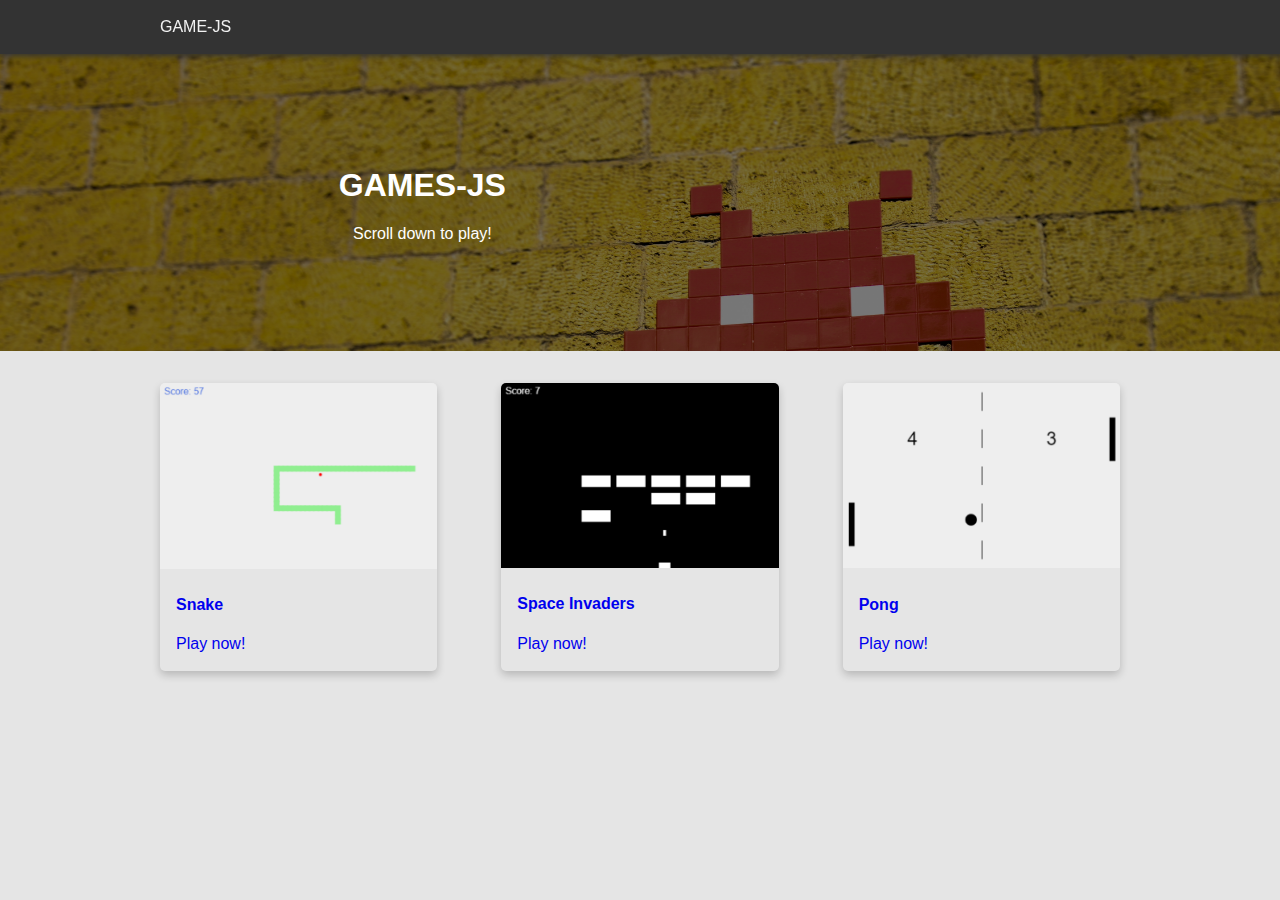
==== index.html @ e27d3d43 "github pages" ====
<!DOCTYPE html>
<html>

<head>
    <meta charset="utf-8" />
    <meta name="viewport" content="width=device-width, initial-scale=1">

    <!-- favicon -->
    <link rel="apple-touch-icon" sizes="180x180" href="./static/apple-touch-icon.png">
    <link rel="icon" type="image/png" sizes="32x32" href="./static/favicon-32x32.png">
    <link rel="icon" type="image/png" sizes="16x16" href="./static/favicon-16x16.png">
    <link rel="manifest" href="./static/site.webmanifest">
    <link rel="mask-icon" href="./static/safari-pinned-tab.svg" color="#5bbad5">
    <link rel="shortcut icon" href="./static/favicon.ico">
    <meta name="msapplication-TileColor" content="#da532c">
    <meta name="msapplication-config" content="./static/browserconfig.xml">
    <meta name="theme-color" content="#ffffff">

    <link href="./static/main.css" rel="stylesheet" type="text/css">

    <title>games-js</title>

</head>

<body>

    <div class="topnav">
        <div class="content">
            <a href="./">GAME-JS</a>
        </div>
    </div>

    <div class="parallax">
        <div class="hero-text">
            <h1>GAMES-JS</h1>
            <p>Scroll down to play!</p>
        </div>
    </div>

    <div class="content">
        <section class="hero">

            <div class="card">
                <a href="./snake" style="text-decoration:none;">
                    <img src="./static/snake.png" class="card-img">
                    <div class="container">
                        <h4><b>Snake</b></h4>
                        <p>Play now!</p>
                    </div>
                </a>
            </div>

            <div class="card">
                <a href="./spaceInvaders" style="text-decoration:none;">
                    <img src="./static/spaceInvaders.png" class="card-img">
                    <div class="container">
                        <h4><b>Space Invaders</b></h4>
                        <p>Play now!</p>
                    </div>
                </a>
            </div>

            <div class="card">
                <a href="./pong" style="text-decoration:none;">
                    <img src="./static/pong.png" class="card-img">
                    <div class="container">
                        <h4><b>Pong</b></h4>
                        <p>Play now!</p>
                    </div>
                </a>
            </div>

        </section>


        <br>
        <br>
    </div>




</body>

</html>
---- static/main.css ----
body {
    margin: 54px 0;
    height: 100%;
    background: #e5e5e5;
    font-family: Sans-Serif;
}

.content {
    margin: 0 10% 0 10%;
}

canvas {
    background: #eee;
    display: block;
    margin: 0 auto;
    height: 50vh;
    width: auto;
    position: absolute;
    top: 50%;
    left: 50%;
    transform: translate(-50%, -50%);          
}


/* Add a black background color to the top navigation */
.topnav {
    position: fixed;
    z-index: 1;
    top: 0;
    width: 100%;
    padding: 10px 16px;
    background-color: #333;
    overflow: hidden;
    -webkit-box-shadow: -8px 8px 6px -6px #333;
    -moz-box-shadow: -8px 8px 6px -6px #333;
    box-shadow: -8px 8px 6px -6px #333;
  }
  
/* Style the links inside the navigation bar */
.topnav a {
    float: left;
    color: #f2f2f2;
    text-align: center;
    padding: 8px 16px;
    text-decoration: none;
    font-size: 16px;
}



.parallax {
    /* The image used */
    background-image: linear-gradient(rgba(0, 0, 0, 0.5), rgba(0, 0, 0, 0.5)), url("parallax.jpg");
  

    height: 33vh;
  
    /* Create the parallax scrolling effect */
    background-attachment: fixed;
    background-position: center;
    background-repeat: no-repeat;
    background-size: cover;
    position: relative;
}

/* Place text in the middle of the image */
.hero-text {
    text-align: center;
    position: absolute;
    top: 50%;
    left: 33%;
    transform: translate(-50%, -50%);
    color: white;
}


.card {
    /* Add shadows to create the "card" effect */
    box-shadow: 0 4px 8px 0 rgba(0,0,0,0.2);
    transition: 0.3s;
    border-radius: 5px; /* 5px rounded corners */
    margin: 32px;
    text-decoration: none;
}

  /* On mouse-over, add a deeper shadow */
.card:hover {
    box-shadow: 0 8px 16px 0 rgba(0,0,0,0.2);
}
  
  /* Add some padding inside the card container */
.container {
    padding: 2px 16px;
}

  
  /* Add rounded corners to the top left and the top right corner of the image */
.card-img {
    border-radius: 5px 5px 0 0;
    width: 100%;
}

.hero {
 
    /* Grid styles */
    display: grid;
    align-items: center;
    grid-template-columns: repeat(auto-fit, minmax(240px, 1fr));
}
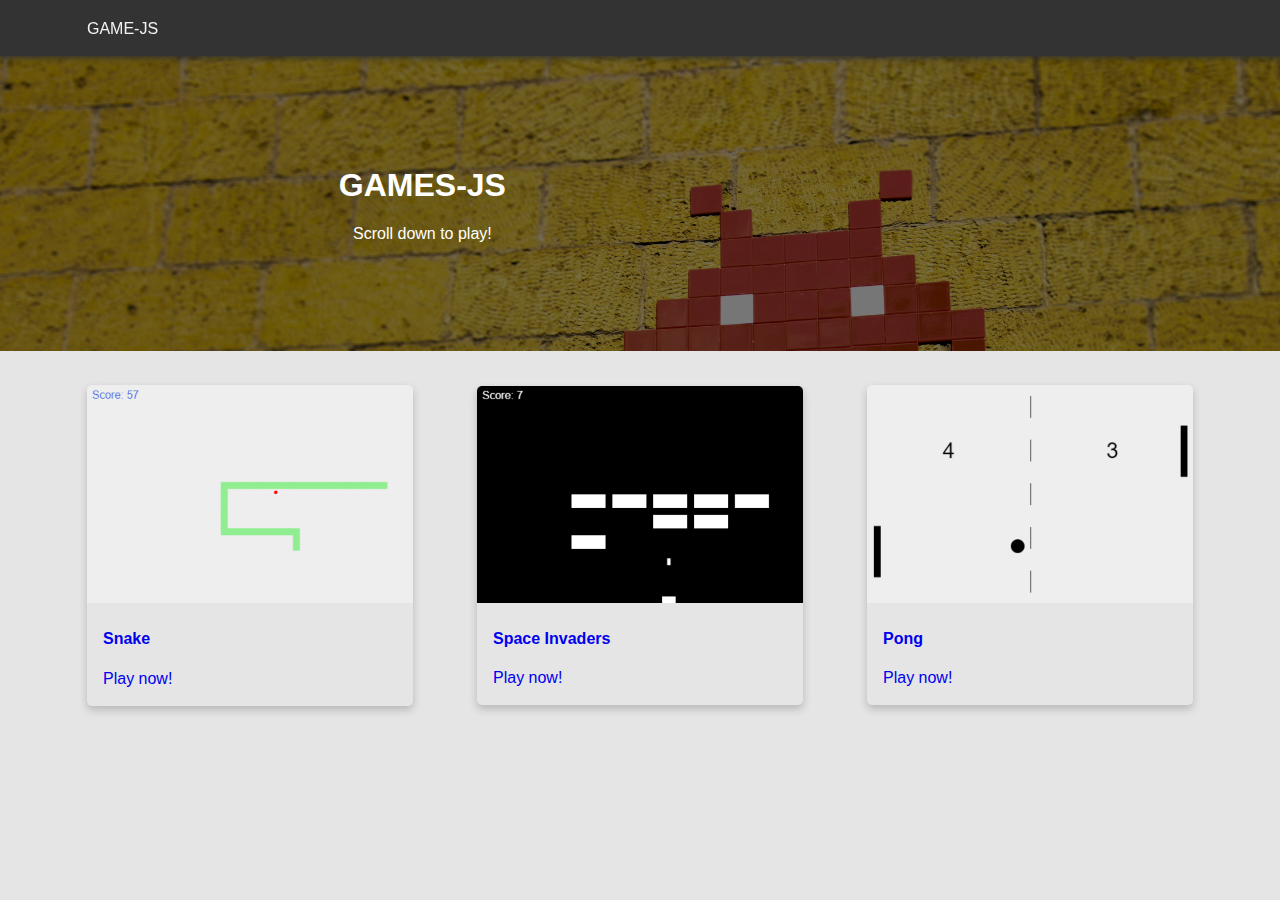
==== commit 25002b25: "Minor Improvements, Bug Fixes" ====
--- a/index.html
+++ b/index.html
@@ -25,7 +25,7 @@
 <body>
 
     <div class="topnav">
-        <div class="content">
+        <div class="container">
             <a href="./">GAME-JS</a>
         </div>
     </div>
@@ -37,7 +37,7 @@
         </div>
     </div>
 
-    <div class="content">
+    <div class="container">
         <section class="hero">
 
             <div class="card">
@@ -72,14 +72,10 @@
 
         </section>
 
-
         <br>
         <br>
     </div>
 
-
-
-
 </body>
 
 </html>--- a/static/main.css
+++ b/static/main.css
@@ -6,20 +6,37 @@
     font-family: Sans-Serif;
 }
 
-.content {
-    margin: 0 10% 0 10%;
+.container {
+    padding-right: 15px;
+    padding-left: 15px;
+    margin-right: auto;
+    margin-left: auto;
+    max-width: 100%;
+}
+@media (min-width: 768px) {
+    .container {
+      width: 750px;
+    }
+}
+@media (min-width: 992px) {
+    .container {
+      width: 970px;
+    }
+}
+@media (min-width: 1200px) {
+    .container {
+      width: 1170px;
+    }
 }
 
 canvas {
     background: #eee;
     display: block;
-    margin: 0 auto;
-    height: 50vh;
-    width: auto;
-    position: absolute;
-    top: 50%;
-    left: 50%;
-    transform: translate(-50%, -50%);          
+    margin: auto;
+    margin-top: 100px;
+    width: 75vh;
+    height: auto;
+    max-width: 100%;
 }
 
 
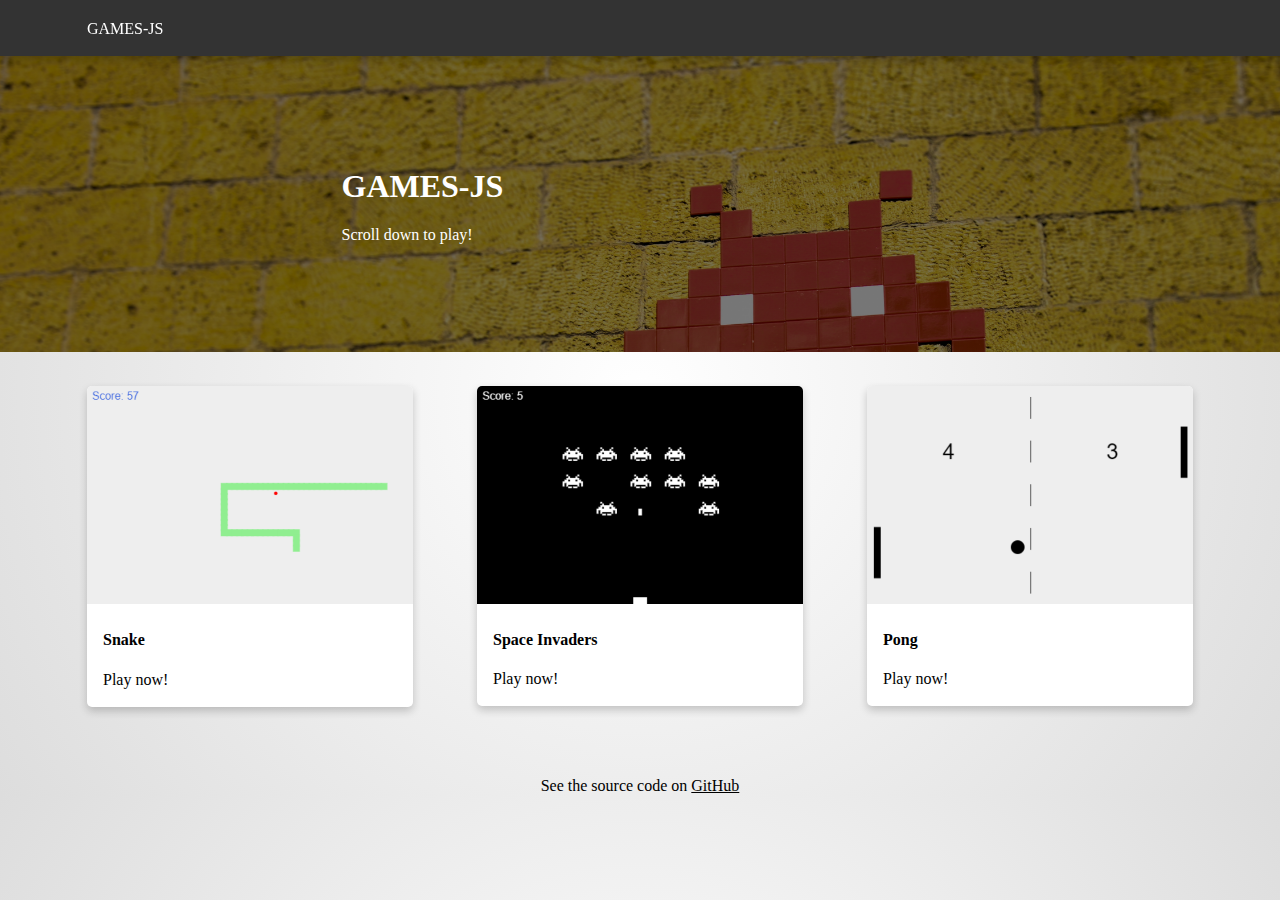
==== commit 692d1a83: "aesthetic changes" ====
--- a/index.html
+++ b/index.html
@@ -26,7 +26,7 @@
 
     <div class="topnav">
         <div class="container">
-            <a href="./">GAME-JS</a>
+            <a href="./">GAMES-JS</a>
         </div>
     </div>
 
@@ -76,6 +76,10 @@
         <br>
     </div>
 
+    <footer>
+        See the source code on <a href="https://github.com/toodom02/games-js" target="_blank">GitHub</a>
+    </footer>
+
 </body>
 
 </html>--- a/static/main.css
+++ b/static/main.css
@@ -1,39 +1,59 @@
+
+a {
+    color: inherit;
+}
 
 body {
-    margin: 54px 0;
+    margin: 55px auto auto auto;
+    background: #e5e5e5;
+    font-family: Consolas;
+    display: flex;
+    flex-direction: column;
     height: 100%;
-    background: #e5e5e5;
-    font-family: Sans-Serif;
+    background: rgb(221,221,221);
+    background: -moz-radial-gradient(circle, rgba(255,255,255,1) 0%, rgba(221,221,221,1) 100%);
+    background: -webkit-radial-gradient(circle, rgba(255,255,255,1) 0%, rgba(221,221,221,1) 100%);
+    background: radial-gradient(circle, rgba(255,255,255,1) 0%, rgba(221,221,221,1) 100%);
+    filter: progid:DXImageTransform.Microsoft.gradient(startColorstr="#ffffff",endColorstr="#dddddd",GradientType=1);
+}
+
+main {
+    margin: 16px 0 0 0;
+    background: white;
+    border-radius: 10px;
+    padding-bottom: 16px !important;
+    box-shadow: 0 4px 8px 0 rgba(0,0,0,0.2);
+    
 }
 
 .container {
-    padding-right: 15px;
-    padding-left: 15px;
+    width: 100%;
+    padding: 2px 16px;
     margin-right: auto;
     margin-left: auto;
-    max-width: 100%;
 }
 @media (min-width: 768px) {
     .container {
-      width: 750px;
+        max-width: 750px;
     }
 }
 @media (min-width: 992px) {
     .container {
-      width: 970px;
+        max-width: 970px;
     }
 }
 @media (min-width: 1200px) {
     .container {
-      width: 1170px;
+        max-width: 1170px;
     }
 }
 
 canvas {
     background: #eee;
+    border: 1px solid Black;
     display: block;
     margin: auto;
-    margin-top: 100px;
+    margin-top: 32px;
     width: 75vh;
     height: auto;
     max-width: 100%;
@@ -47,32 +67,27 @@
     top: 0;
     width: 100%;
     padding: 10px 16px;
-    background-color: #333;
+    color: white;
+    background: #333;
     overflow: hidden;
-    -webkit-box-shadow: -8px 8px 6px -6px #333;
-    -moz-box-shadow: -8px 8px 6px -6px #333;
-    box-shadow: -8px 8px 6px -6px #333;
+    box-shadow: 0 4px 8px 0 rgba(0,0,0,0.2);
   }
   
 /* Style the links inside the navigation bar */
 .topnav a {
     float: left;
-    color: #f2f2f2;
     text-align: center;
     padding: 8px 16px;
     text-decoration: none;
     font-size: 16px;
 }
 
-
-
 .parallax {
     /* The image used */
     background-image: linear-gradient(rgba(0, 0, 0, 0.5), rgba(0, 0, 0, 0.5)), url("parallax.jpg");
-  
 
     height: 33vh;
-  
+    width: 100%;
     /* Create the parallax scrolling effect */
     background-attachment: fixed;
     background-position: center;
@@ -83,7 +98,7 @@
 
 /* Place text in the middle of the image */
 .hero-text {
-    text-align: center;
+    text-align: left;
     position: absolute;
     top: 50%;
     left: 33%;
@@ -95,22 +110,16 @@
 .card {
     /* Add shadows to create the "card" effect */
     box-shadow: 0 4px 8px 0 rgba(0,0,0,0.2);
-    transition: 0.3s;
     border-radius: 5px; /* 5px rounded corners */
     margin: 32px;
     text-decoration: none;
+    background-color: white;
 }
 
   /* On mouse-over, add a deeper shadow */
 .card:hover {
     box-shadow: 0 8px 16px 0 rgba(0,0,0,0.2);
 }
-  
-  /* Add some padding inside the card container */
-.container {
-    padding: 2px 16px;
-}
-
   
   /* Add rounded corners to the top left and the top right corner of the image */
 .card-img {
@@ -119,9 +128,37 @@
 }
 
 .hero {
- 
     /* Grid styles */
     display: grid;
     align-items: center;
     grid-template-columns: repeat(auto-fit, minmax(240px, 1fr));
+}
+
+#control-collapse {
+    margin:0;
+    padding:0;
+    text-decoration: none;
+    font-size: 1.17em;
+    font-weight: bold;
+    cursor: pointer;
+}
+
+#collapsible {
+    margin:0;
+    max-height: 0;
+    overflow: hidden;
+    transition: max-height 0.2s ease-out;
+}
+
+.game-controller {
+    text-align: center;
+}
+.game-buttons {
+    font-family: consolas;
+    padding: 16px 32px;
+    margin: 4px 2px 0px 2px;
+}
+
+footer {
+    text-align: center;
 }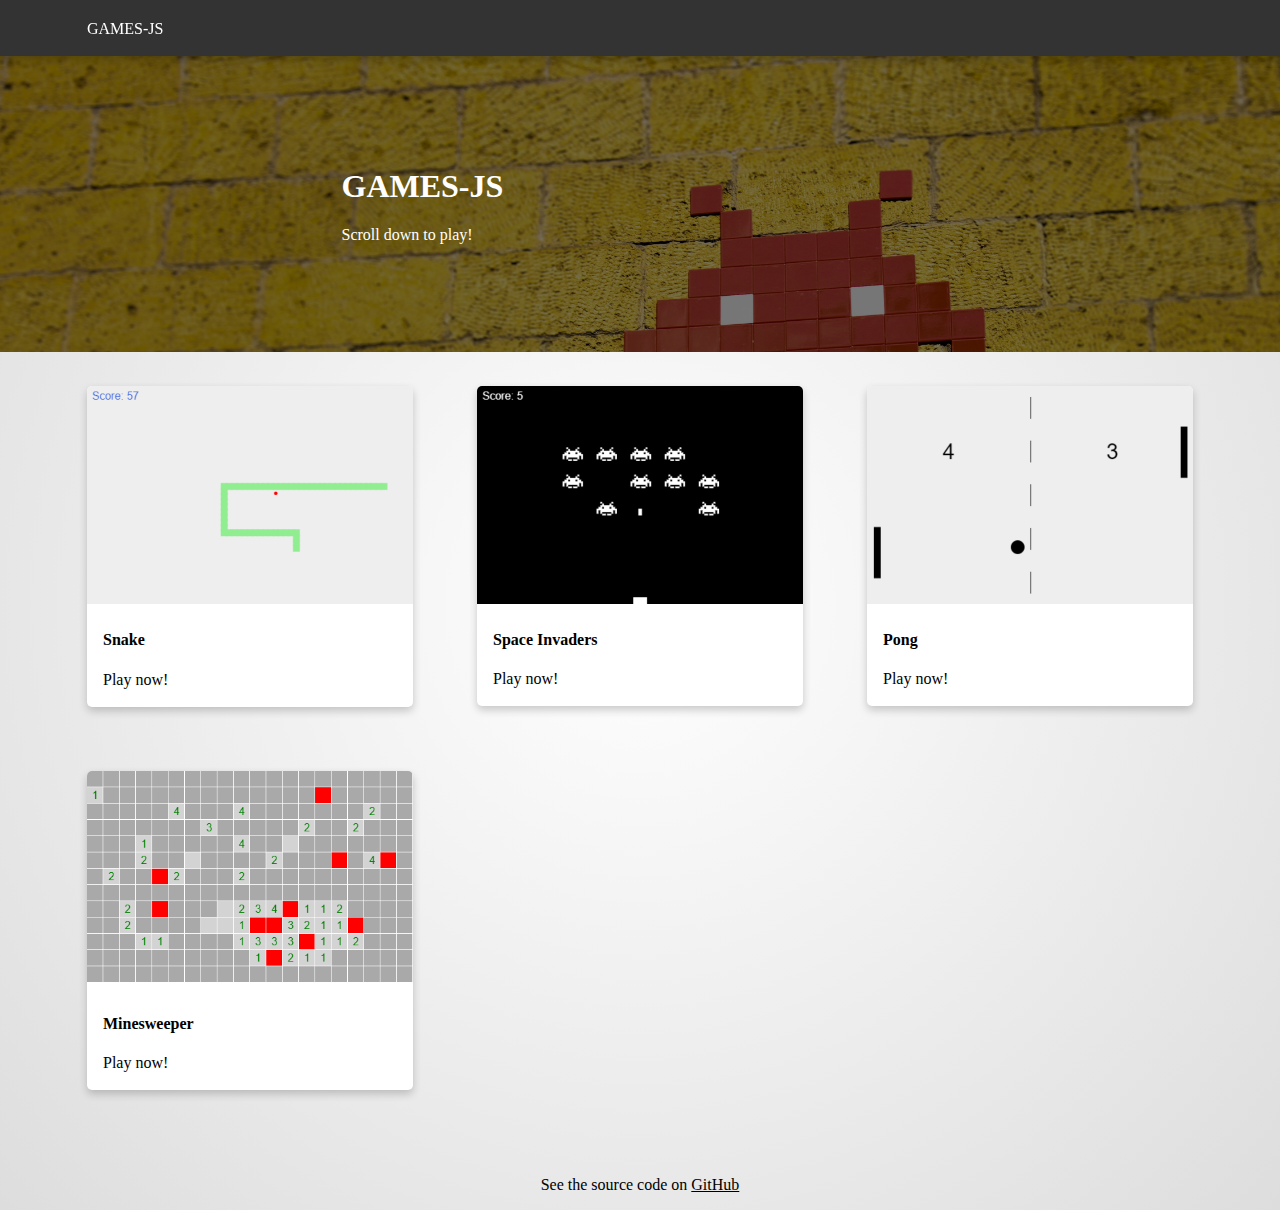
==== commit 7489ebb7: "minesweeper" ====
--- a/index.html
+++ b/index.html
@@ -42,7 +42,7 @@
 
             <div class="card">
                 <a href="./snake" style="text-decoration:none;">
-                    <img src="./static/snake.png" class="card-img">
+                    <img src="./static/thumbnails/snake.png" class="card-img">
                     <div class="container">
                         <h4><b>Snake</b></h4>
                         <p>Play now!</p>
@@ -52,7 +52,7 @@
 
             <div class="card">
                 <a href="./spaceInvaders" style="text-decoration:none;">
-                    <img src="./static/spaceInvaders.png" class="card-img">
+                    <img src="./static/thumbnails/spaceInvaders.png" class="card-img">
                     <div class="container">
                         <h4><b>Space Invaders</b></h4>
                         <p>Play now!</p>
@@ -62,9 +62,19 @@
 
             <div class="card">
                 <a href="./pong" style="text-decoration:none;">
-                    <img src="./static/pong.png" class="card-img">
+                    <img src="./static/thumbnails/pong.png" class="card-img">
                     <div class="container">
                         <h4><b>Pong</b></h4>
+                        <p>Play now!</p>
+                    </div>
+                </a>
+            </div>
+
+            <div class="card">
+                <a href="./minesweeper" style="text-decoration:none;">
+                    <img src="./static/thumbnails/minesweeper.png" class="card-img">
+                    <div class="container">
+                        <h4><b>Minesweeper</b></h4>
                         <p>Play now!</p>
                     </div>
                 </a>
--- a/static/main.css
+++ b/static/main.css
@@ -4,7 +4,7 @@
 }
 
 body {
-    margin: 55px auto auto auto;
+    margin: 55px 0 0 0;
     background: #e5e5e5;
     font-family: Consolas;
     display: flex;
@@ -18,16 +18,15 @@
 }
 
 main {
-    margin: 16px 0 0 0;
+    margin-top: 16px;
     background: white;
     border-radius: 10px;
     padding-bottom: 16px !important;
     box-shadow: 0 4px 8px 0 rgba(0,0,0,0.2);
-    
+    min-width: 50%;
 }
 
 .container {
-    width: 100%;
     padding: 2px 16px;
     margin-right: auto;
     margin-left: auto;
@@ -131,7 +130,7 @@
     /* Grid styles */
     display: grid;
     align-items: center;
-    grid-template-columns: repeat(auto-fit, minmax(240px, 1fr));
+    grid-template-columns: repeat(auto-fit, minmax(300px, 1fr));
 }
 
 #control-collapse {
@@ -161,4 +160,5 @@
 
 footer {
     text-align: center;
+    padding:16px;
 }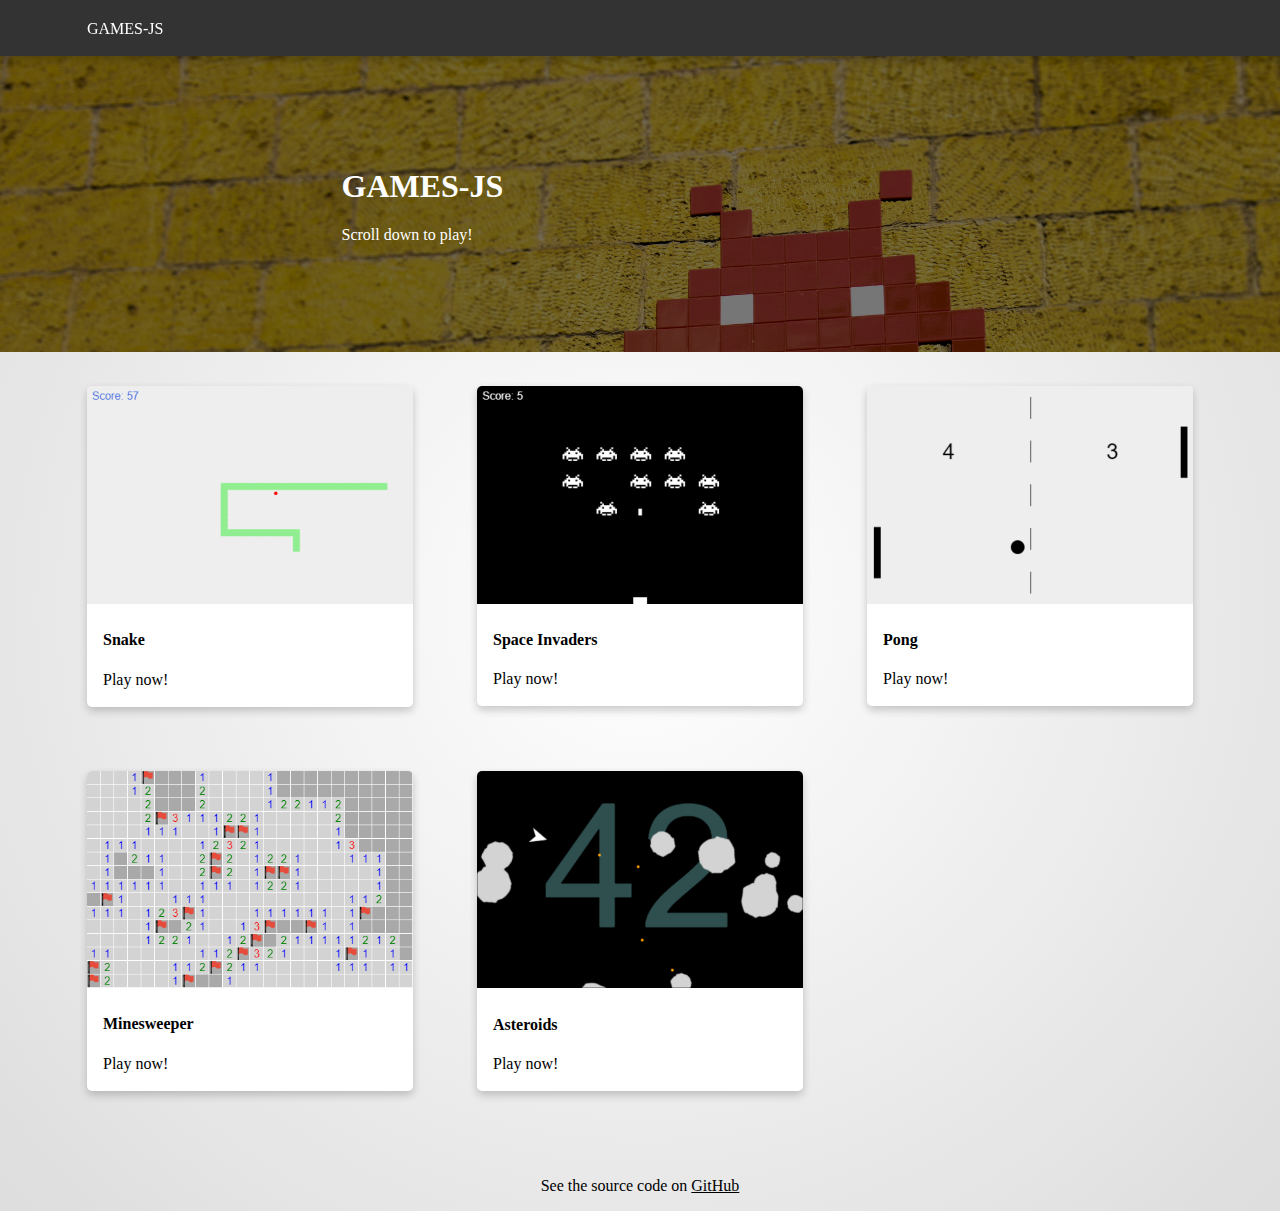
==== commit a7d53435: "asteroids" ====
--- a/index.html
+++ b/index.html
@@ -80,6 +80,16 @@
                 </a>
             </div>
 
+            <div class="card">
+                <a href="./asteroids" style="text-decoration:none;">
+                    <img src="./static/thumbnails/asteroids.png" class="card-img">
+                    <div class="container">
+                        <h4><b>Asteroids</b></h4>
+                        <p>Play now!</p>
+                    </div>
+                </a>
+            </div>
+
         </section>
 
         <br>
--- a/static/main.css
+++ b/static/main.css
@@ -57,7 +57,6 @@
     height: auto;
     max-width: 100%;
 }
-
 
 /* Add a black background color to the top navigation */
 .topnav {
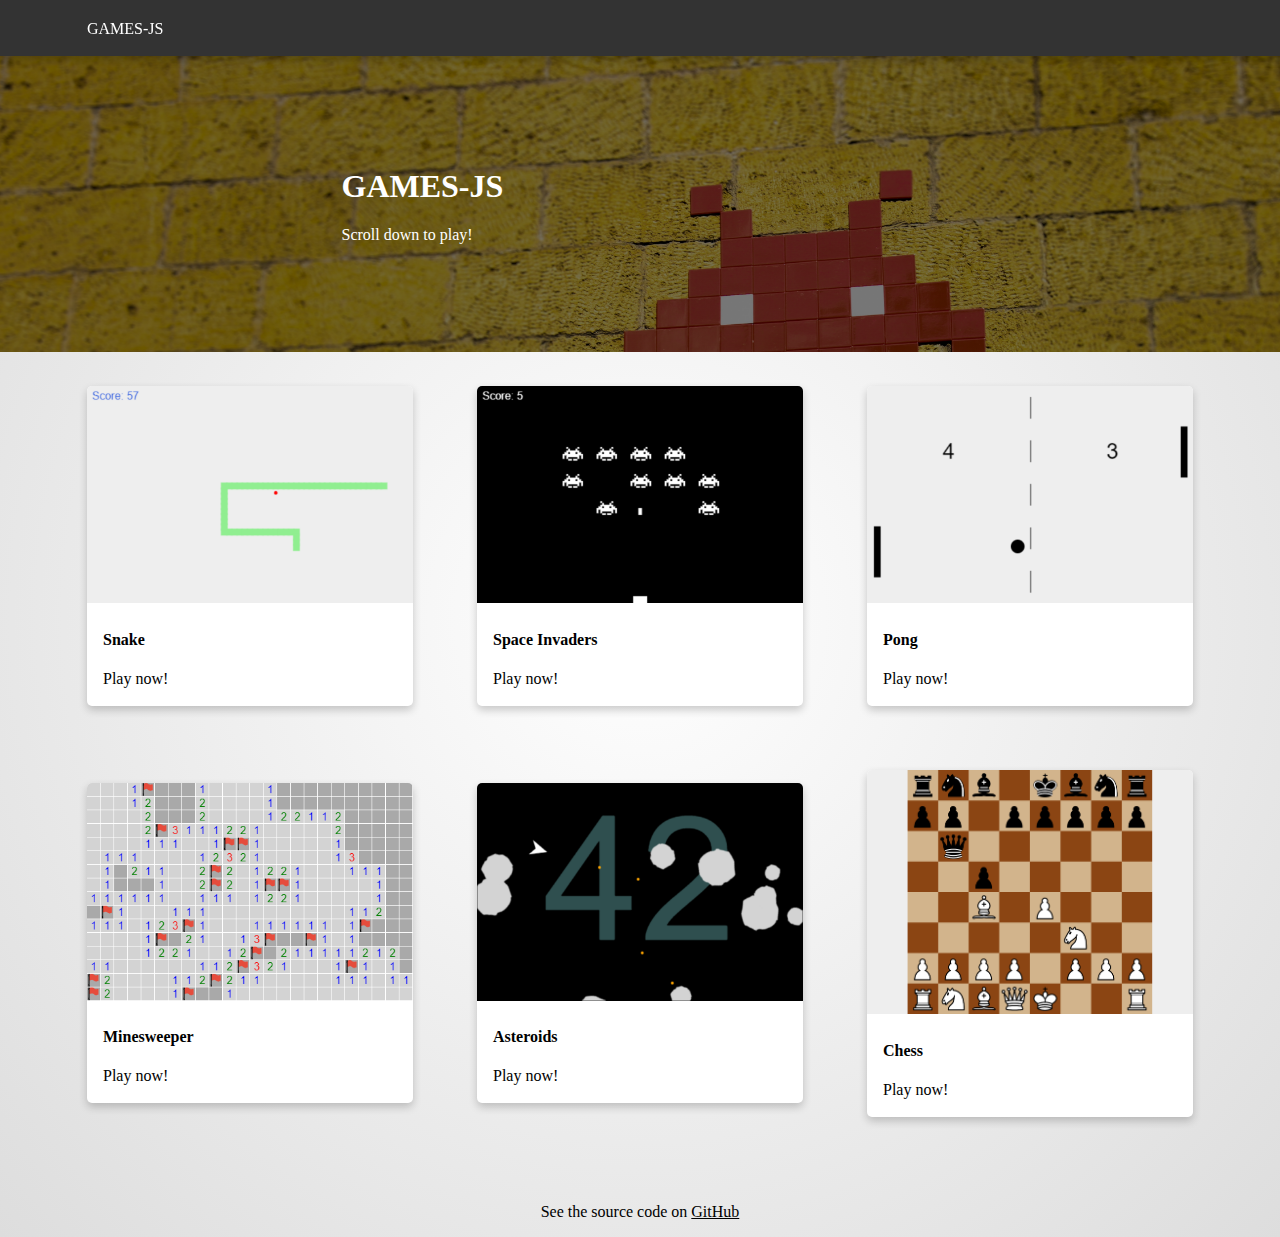
==== commit d11a7d20: "chess" ====
--- a/index.html
+++ b/index.html
@@ -90,6 +90,16 @@
                 </a>
             </div>
 
+            <div class="card">
+                <a href="./chess" style="text-decoration:none;">
+                    <img src="./static/thumbnails/chess.png" class="card-img">
+                    <div class="container">
+                        <h4><b>Chess</b></h4>
+                        <p>Play now!</p>
+                    </div>
+                </a>
+            </div>
+
         </section>
 
         <br>
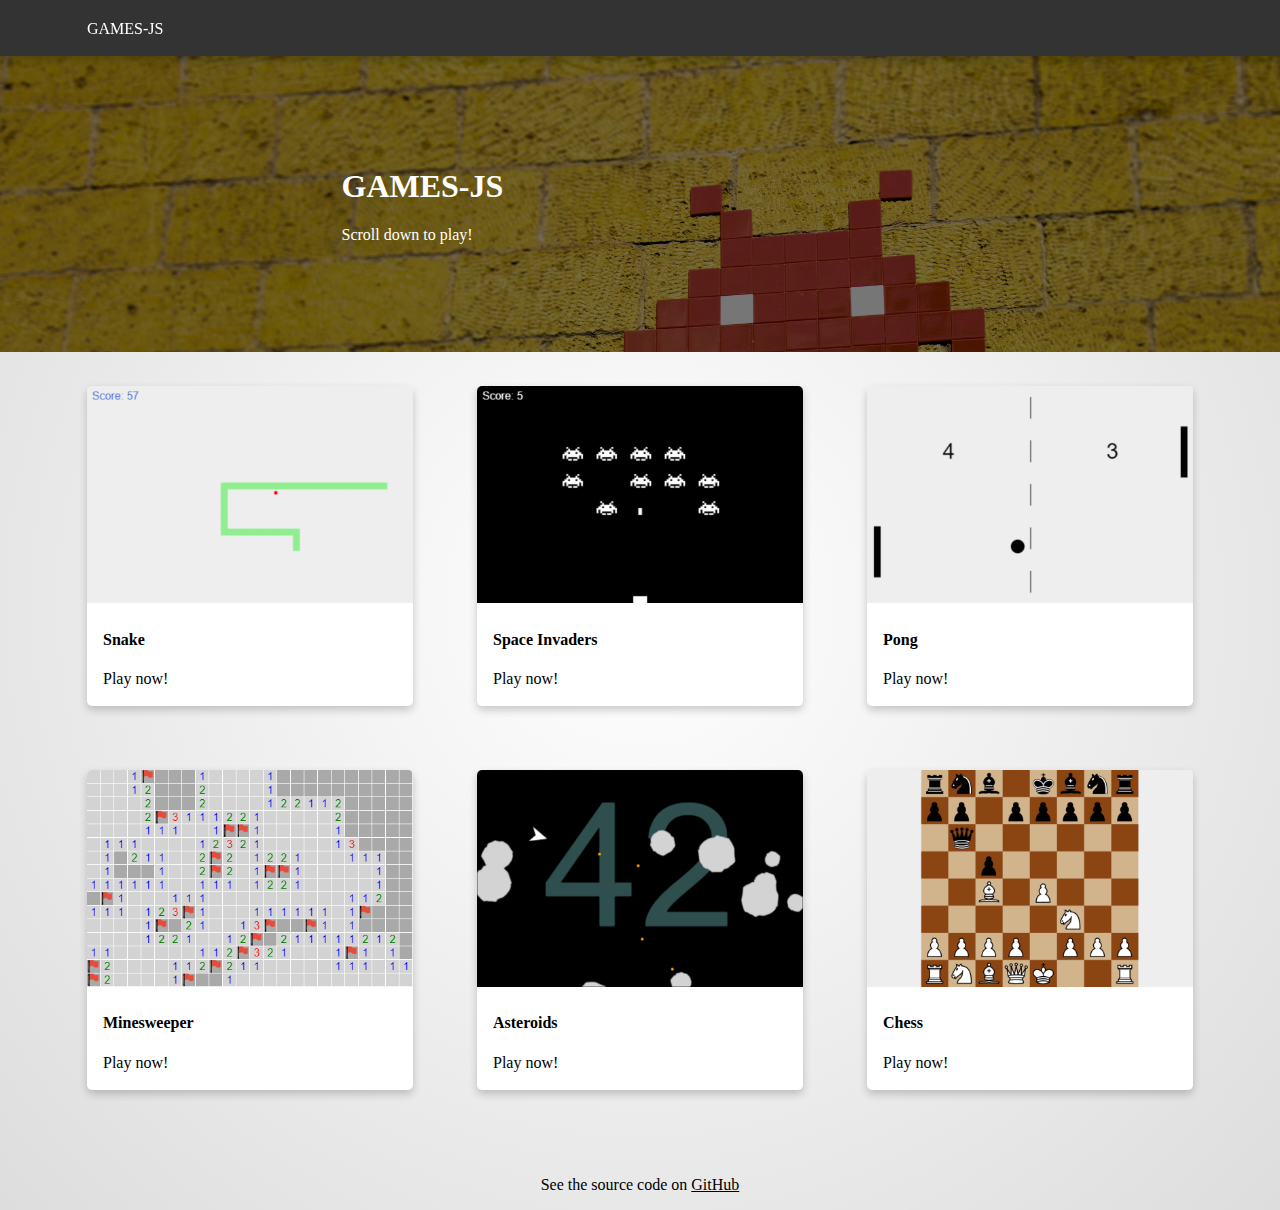
==== commit 7a2a62d0: "README" ====
--- a/index.html
+++ b/index.html
@@ -37,7 +37,7 @@
         </div>
     </div>
 
-    <div class="container">
+    <div class="container" id="home">
         <section class="hero">
 
             <div class="card">
--- a/static/main.css
+++ b/static/main.css
@@ -45,6 +45,10 @@
     .container {
         max-width: 1170px;
     }
+}
+
+#home {
+    width: 100%;
 }
 
 canvas {
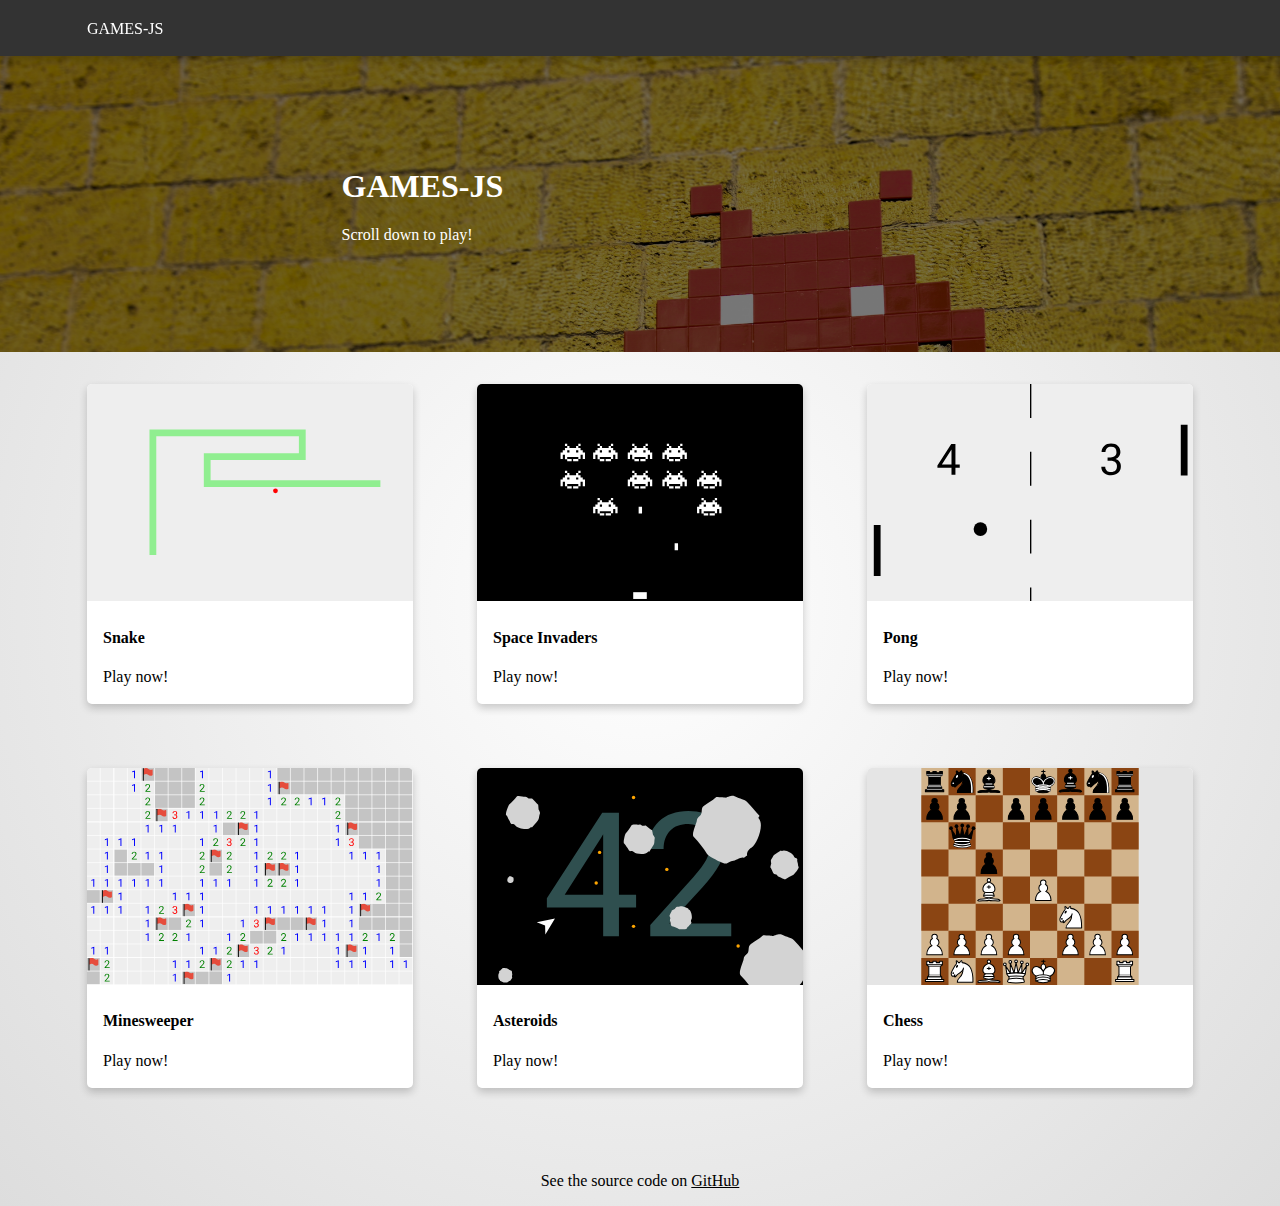
==== commit f79ba086: "small fixes, asteroids improved movement" ====
--- a/index.html
+++ b/index.html
@@ -42,7 +42,7 @@
 
             <div class="card">
                 <a href="./snake" style="text-decoration:none;">
-                    <img src="./static/thumbnails/snake.png" class="card-img">
+                    <img src="./static/thumbnails/snake.svg" class="card-img">
                     <div class="container">
                         <h4><b>Snake</b></h4>
                         <p>Play now!</p>
@@ -52,7 +52,7 @@
 
             <div class="card">
                 <a href="./spaceInvaders" style="text-decoration:none;">
-                    <img src="./static/thumbnails/spaceInvaders.png" class="card-img">
+                    <img src="./static/thumbnails/spaceInvaders.svg" class="card-img">
                     <div class="container">
                         <h4><b>Space Invaders</b></h4>
                         <p>Play now!</p>
@@ -62,7 +62,7 @@
 
             <div class="card">
                 <a href="./pong" style="text-decoration:none;">
-                    <img src="./static/thumbnails/pong.png" class="card-img">
+                    <img src="./static/thumbnails/pong.svg" class="card-img">
                     <div class="container">
                         <h4><b>Pong</b></h4>
                         <p>Play now!</p>
@@ -72,7 +72,7 @@
 
             <div class="card">
                 <a href="./minesweeper" style="text-decoration:none;">
-                    <img src="./static/thumbnails/minesweeper.png" class="card-img">
+                    <img src="./static/thumbnails/minesweeper.svg" class="card-img">
                     <div class="container">
                         <h4><b>Minesweeper</b></h4>
                         <p>Play now!</p>
@@ -82,7 +82,7 @@
 
             <div class="card">
                 <a href="./asteroids" style="text-decoration:none;">
-                    <img src="./static/thumbnails/asteroids.png" class="card-img">
+                    <img src="./static/thumbnails/asteroids.svg" class="card-img">
                     <div class="container">
                         <h4><b>Asteroids</b></h4>
                         <p>Play now!</p>
@@ -92,7 +92,7 @@
 
             <div class="card">
                 <a href="./chess" style="text-decoration:none;">
-                    <img src="./static/thumbnails/chess.png" class="card-img">
+                    <img src="./static/thumbnails/chess.svg" class="card-img">
                     <div class="container">
                         <h4><b>Chess</b></h4>
                         <p>Play now!</p>
--- a/static/main.css
+++ b/static/main.css
@@ -49,6 +49,7 @@
 
 #home {
     width: 100%;
+    padding: 0;
 }
 
 canvas {
